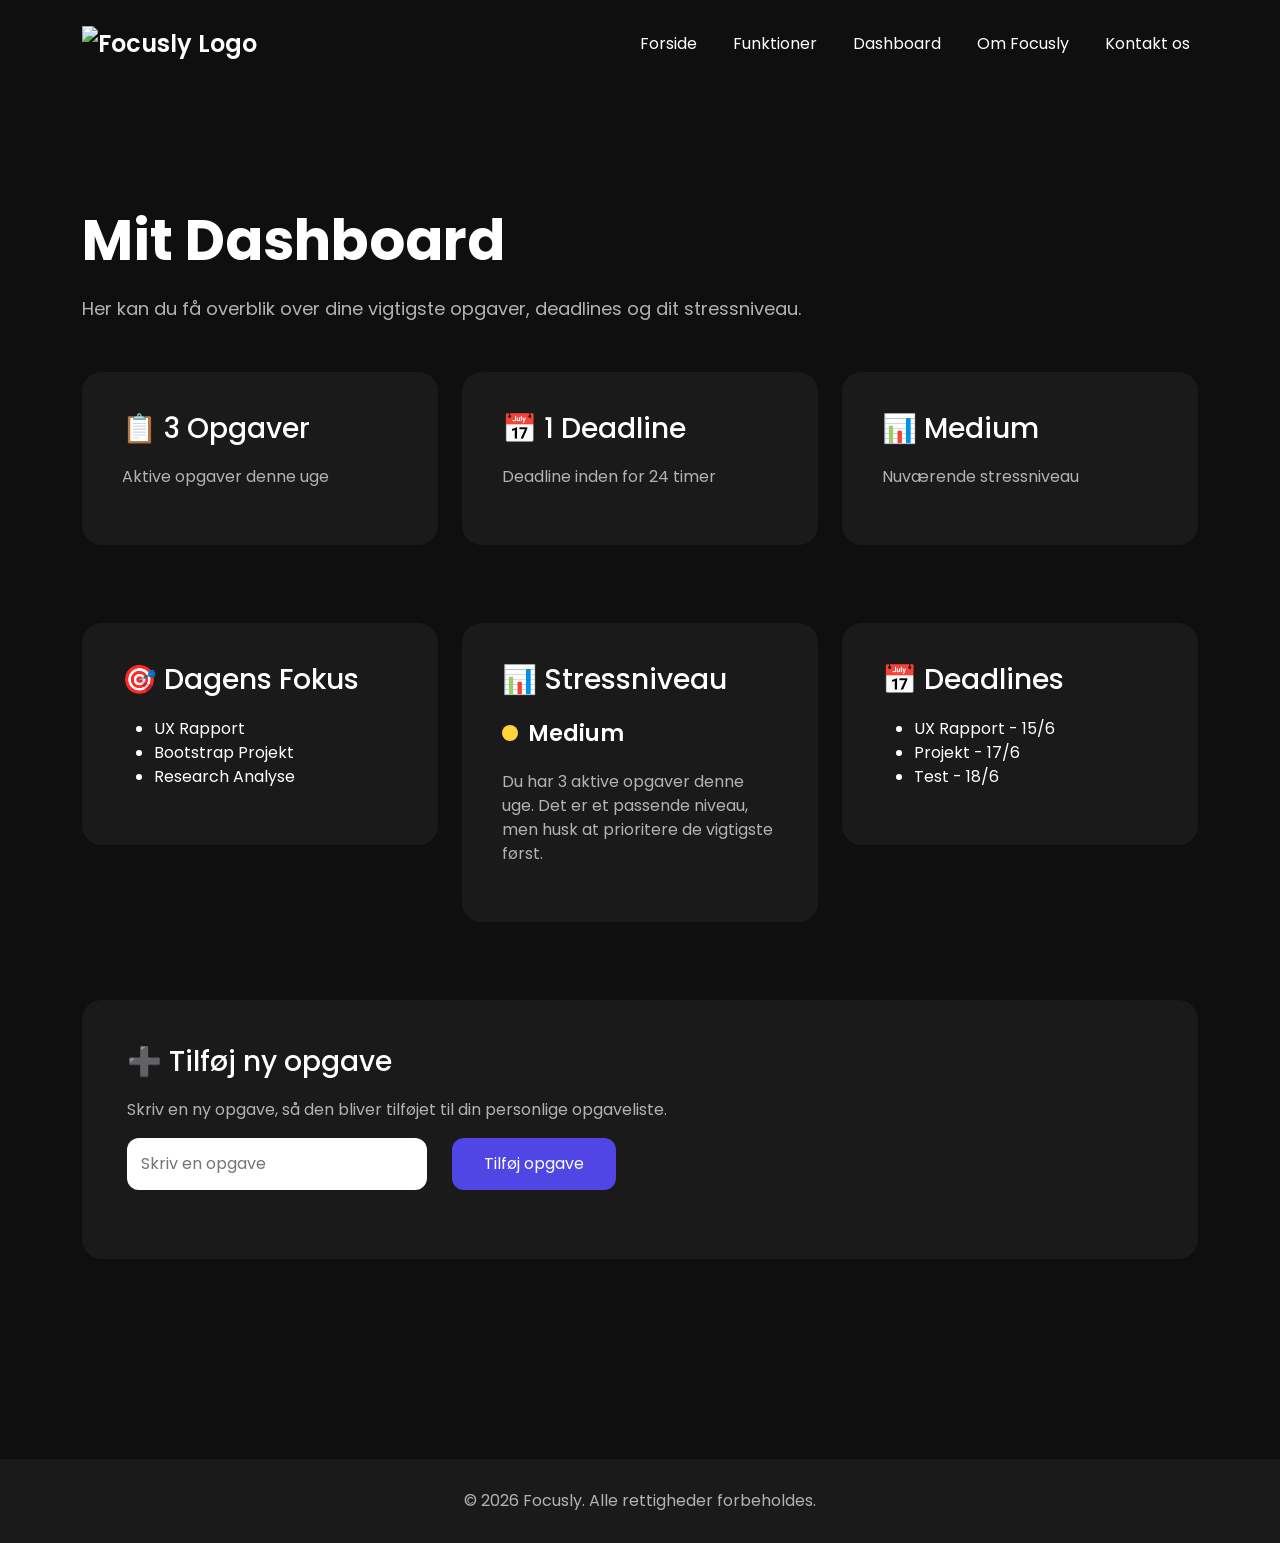
==== dashboard.html @ 69cd23f8 "Add files via upload" ====
<!DOCTYPE html>
<html lang="da">
<head>
    <meta charset="UTF-8">
    <meta name="viewport" content="width=device-width, initial-scale=1.0">
    <title>Focusly - Dashboard</title>

    <link href="https://cdn.jsdelivr.net/npm/bootstrap@5.3.3/dist/css/bootstrap.min.css" rel="stylesheet">
    <link href="https://fonts.googleapis.com/css2?family=Poppins:wght@300;400;500;600;700&display=swap" rel="stylesheet">
    <link rel="stylesheet" href="style.css">
</head>
<body>

<nav class="navbar navbar-expand-lg navbar-dark">
    <div class="container">

        <a class="navbar-brand" href="index.html">
            <img src="img/F CUSLY-3-2.png" alt="Focusly Logo" width="160">
        </a>

        <button class="navbar-toggler" type="button" data-bs-toggle="collapse" data-bs-target="#nav">
            <span class="navbar-toggler-icon"></span>
        </button>

        <div class="collapse navbar-collapse" id="nav">
            <ul class="navbar-nav ms-auto">

                <li class="nav-item">
                    <a class="nav-link" href="index.html">Forside</a>
                </li>

                <li class="nav-item">
                    <a class="nav-link" href="funktioner.html">Funktioner</a>
                </li>

                <li class="nav-item">
                    <a class="nav-link" href="dashboard.html">Dashboard</a>
                </li>

                <li class="nav-item">
                    <a class="nav-link" href="om.html">Om Focusly</a>
                </li>

                <li class="nav-item">
                    <a class="nav-link" href="kontakt.html">Kontakt os</a>
                </li>

            </ul>
        </div>

    </div>
</nav>

<section class="dashboard-page">
    <div class="container">

        <h1>Mit Dashboard</h1>

        <p class="dashboard-text">
            Her kan du få overblik over dine vigtigste opgaver, deadlines og dit stressniveau.
        </p>

        <div class="row mb-5">

            <div class="col-lg-4">
                <div class="product-card stat-card">
                    <h3>📋 3 Opgaver</h3>
                    <p>Aktive opgaver denne uge</p>
                </div>
            </div>

            <div class="col-lg-4">
                <div class="product-card stat-card">
                    <h3>📅 1 Deadline</h3>
                    <p>Deadline inden for 24 timer</p>
                </div>
            </div>

            <div class="col-lg-4">
                <div class="product-card stat-card">
                    <h3>📊 Medium</h3>
                    <p>Nuværende stressniveau</p>
                </div>
            </div>

        </div>

        <div class="row">

            <div class="col-lg-4">
                <div class="product-card">
                    <h3>🎯 Dagens Fokus</h3>
                    <ul>
                        <li>UX Rapport</li>
                        <li>Bootstrap Projekt</li>
                        <li>Research Analyse</li>
                    </ul>
                </div>
            </div>

            <div class="col-lg-4">
                <div class="product-card">
                    <h3>📊 Stressniveau</h3>

                    <div class="stress-indicator">
                        <span class="dot"></span>
                        <span>Medium</span>
                    </div>

                    <p>
                        Du har 3 aktive opgaver denne uge. Det er et passende niveau, men husk at prioritere de vigtigste først.
                    </p>
                </div>
            </div>

            <div class="col-lg-4">
                <div class="product-card">
                    <h3>📅 Deadlines</h3>
                    <ul>
                        <li>UX Rapport - 15/6</li>
                        <li>Projekt - 17/6</li>
                        <li>Test - 18/6</li>
                    </ul>
                </div>
            </div>

        </div>

        <div class="product-card task-section mt-5">

            <h3>➕ Tilføj ny opgave</h3>

            <p>
                Skriv en ny opgave, så den bliver tilføjet til din personlige opgaveliste.
            </p>

            <div class="task-input-area">
                <input type="text" id="taskInput" placeholder="Skriv en opgave">

                <button onclick="addTask()" class="main-btn">
                    Tilføj opgave
                </button>
            </div>

            <ul id="taskList" class="task-list mt-4"></ul>

        </div>

    </div>
</section>

<footer class="footer">
    <div class="container text-center">
        <p>© 2026 Focusly. Alle rettigheder forbeholdes.</p>
    </div>
</footer>

<script src="script.js"></script>
</body>
</html>
---- style.css ----
body{
    background: #0F0F0F;
    color: white;
    font-family: 'Poppins', sans-serif;
    margin: 0;
    padding: 0;
}

/* Navbar */

.navbar{
    padding: 20px 0;
    background: #0F0F0F;
}

.navbar-brand{
    font-size: 24px;
    font-weight: 600;
}

.navbar-brand img{
    width: 180px;
}

.nav-link{
    color: white;
    margin-left: 20px;
    transition: 0.3s;
}

.nav-link:hover{
    color: #4F46E5;
}

/* Hero Section */

.hero{
    padding: 120px 0;
}

.hero h1{
    font-size: 64px;
    font-weight: 700;
    margin-bottom: 20px;
}

.hero p{
    font-size: 18px;
    color: #B3B3B3;
    margin-bottom: 30px;
}

.main-btn{
    background: #4F46E5;
    color: white;
    border: none;
    padding: 14px 32px;
    border-radius: 12px;
    font-size: 16px;
    transition: 0.3s;
}

.main-btn:hover{
    background: #625BFF;
}

.hero-img{
    width: 100%;
    max-width: 500px;
}

/* Produkter Section */

.products{
    padding: 100px 0;
}

.section-title{
    margin-bottom: 60px;
}

.section-title h2{
    font-size: 42px;
    margin-bottom: 15px;
}

.section-title p{
    color: #B3B3B3;
}

.product-card{
    background: #1A1A1A;
    padding: 40px;
    border-radius: 20px;
    margin-bottom: 30px;
    transition: 0.3s;
}

.product-card:hover{
    transform: translateY(-10px);
}

.product-card h3{
    font-size: 28px;
    margin-bottom: 20px;
}

.product-card p{
    color: #B3B3B3;
}

/* Om Os Section */

.about{
    padding: 100px 0;
}

.about h2{
    font-size: 42px;
    margin-bottom: 20px;
}

.about p{
    color: #B3B3B3;
    line-height: 30px;
}

.about-img{
    width: 100%;
    max-width: 500px;
}

/* Footer */

.footer{
    padding: 30px 0;
    background: #1A1A1A;
    margin-top: 50px;
}

.footer p{
    margin: 0;
    color: #B3B3B3;
}


.stat-card{
    min-height: 150px;
}

.stat-card h3{
    color: white;
}

.stat-card p{
    color: #B3B3B3;
}

.stress-indicator{
    display: flex;
    align-items: center;
    gap: 10px;

    font-size: 22px;
    font-weight: 600;

    margin: 20px 0;
}

.dot{
    width: 16px;
    height: 16px;

    background: #FFD43B;

    border-radius: 50%;
}

.task-section{
    padding: 45px;
}

.task-section p{
    color: #B3B3B3;
}

.task-input-area{
    display: flex;
    gap: 15px;
    flex-wrap: wrap;
}

#taskInput{
    width: 400px;

    padding: 14px;

    border: none;
    border-radius: 12px;
}

.task-list{
    list-style: none;
    padding: 0;
}

.task-list li{
    background: #0F0F0F;

    padding: 15px;

    border-radius: 12px;

    margin-bottom: 10px;

    color: white;
}
.product-card{
    min-height: 170px;
}

.dashboard-page .row{
    row-gap: 30px;
}


.features-page{
    padding: 120px 0;
}

.features-page h1{
    font-size: 56px;
    font-weight: 700;
    margin-bottom: 20px;
}


.about-hero h1{
    font-size: 64px;
    font-weight: 700;
    max-width: 900px;
    margin: auto;
    margin-top: 20px;
}

.about-hero p{
    color: #B3B3B3;
    max-width: 700px;
    margin: 25px auto 0;
    font-size: 18px;
    line-height: 30px;
}

.about-card{
    background: #1A1A1A;
    padding: 35px;
    border-radius: 22px;
    border: 1px solid #2A2A2A;
    height: 100%;
    transition: 0.3s;
}

.about-card:hover{
    transform: translateY(-8px);
    border-color: #4F46E5;
}

.about-icon{
    font-size: 38px;
    margin-bottom: 20px;
}

.about-card p{
    color: #B3B3B3;
}

.about-story{
    display: grid;
    grid-template-columns: 2fr 1fr;
    gap: 30px;
    background: linear-gradient(135deg, #1A1A1A, #111111);
    padding: 45px;
    border-radius: 24px;
    border: 1px solid #2A2A2A;
    align-items: center;
}

.about-story p{
    color: #B3B3B3;
    line-height: 30px;
}

.about-highlight{
    background: #4F46E5;
    padding: 35px;
    border-radius: 22px;
    text-align: center;
}

.about-highlight h3{
    font-size: 44px;
    font-weight: 700;
}

@media screen and (max-width: 992px){
    .about-story{
        grid-template-columns: 1fr;
    }

    .about-hero h1{
        font-size: 44px;
    }
}

/* Responsive */

@media(max-width: 991px){

    .hero{
        text-align: center;
        padding: 80px 0;
    }

    .hero h1{
        font-size: 48px;
    }

    .hero-img{
        margin-top: 40px;
    }

    .about{
        text-align: center;
    }

    .about-img{
        margin-bottom: 40px;
    }

}

/* Mine Opgaver Section */
.tasks{
    padding: 100px 0;
}

#taskInput{
    width: 300px;
    padding: 12px;
    border-radius: 12px;
    border: none;
}

.task-list{
    list-style: none;
    padding: 0;
}

.task-list li{
    background: #1A1A1A;
    margin: 10px auto;
    padding: 15px;
    border-radius: 12px;
    max-width: 500px;
}

/* Dashborad-side */
.dashboard-page{
    padding: 120px 0;
}

.dashboard-page h1{
    font-size: 56px;
    font-weight: 700;
    margin-bottom: 20px;
}

.dashboard-text{
    color: #B3B3B3;
    font-size: 18px;
    margin-bottom: 50px;
}

#taskInput{
    width: 300px;
    padding: 14px;
    border-radius: 12px;
    border: none;
    margin-right: 10px;
}

.task-list{
    list-style: none;
    padding: 0;
}

.task-list li{
    background: #0F0F0F;
    padding: 15px;
    border-radius: 12px;
    margin-bottom: 10px;
}

.error{
    color: #ff4d4d;
    font-size: 14px;
    margin-top: -15px;
    margin-bottom: 15px;
}

#success{
    color: #4CAF50;
    font-weight: 600;
    margin-top: 20px;
    text-align: center;
}

/* Kontakt Sektion */

.kontakt{
    padding: 120px 0;
}

.kontakt-container{
    max-width: 700px;
    margin: 0 auto;

    background: rgba(15, 15, 15, 0.90);

    backdrop-filter: blur(10px);

    padding: 50px;

    border-radius: 20px;

    border: 1px solid #2A2A2A;
}

.kontakt h2{
    font-size: 48px;
    font-weight: 700;

    text-align: center;

    margin-bottom: 15px;

    color: white;
}

.kontakt p{
    text-align: center;

    color: #B3B3B3;

    line-height: 28px;

    margin-bottom: 20px;
}

.kontakt h3{
    text-align: center;

    margin-top: 35px;
    margin-bottom: 15px;

    color: #4F46E5;

    font-size: 24px;
}

.kontakt-form{
    display: flex;
    flex-direction: column;
    gap: 15px;

    margin-top: 30px;
}

.kontakt-form label{
    color: white;
    font-weight: 500;
}

.kontakt-form input,
.kontakt-form textarea{

    width: 100%;

    padding: 15px;

    border-radius: 12px;

    border: 1px solid #333333;

    background: #1A1A1A;

    color: white;

    font-family: 'Poppins', sans-serif;

    transition: 0.3s;
}

.kontakt-form input:focus,
.kontakt-form textarea:focus{

    outline: none;

    border: 1px solid #4F46E5;

    box-shadow: 0 0 10px rgba(79, 70, 229, 0.3);
}

.kontakt-form textarea{
    resize: none;
}

.kontakt-form button{

    padding: 15px;

    background: #4F46E5;

    color: white;

    border: none;

    border-radius: 12px;

    font-size: 16px;

    font-weight: 600;

    cursor: pointer;

    transition: 0.3s;
}

.kontakt-form button:hover{

    background: #625BFF;

    transform: translateY(-2px);
}

.kontakt{
    position: relative;
}

.kontakt::before{

    content: "";

    position: absolute;

    top: 0;
    left: 0;

    width: 100%;
    height: 100%;

    background: rgba(0,0,0,0.55);
}

.kontakt-container{
    position: relative;
    z-index: 2;
}
/* Tablet */

@media screen and (max-width: 992px){

    .hero{
        text-align: center;
        padding: 80px 0;
    }

    .hero h1{
        font-size: 48px;
    }

    .hero-img{
        margin-top: 40px;
    }

    .navbar-brand img{
        width: 150px;
    }

}


/* Mobil */

@media screen and (max-width: 576px){

    .hero h1{
        font-size: 36px;
    }

    .hero p{
        font-size: 16px;
    }

    .section-title h2,
    .about h2{
        font-size: 30px;
    }

    .product-card{
        padding: 25px;
    }

    #taskInput{
        width: 100%;
        margin-bottom: 15px;
    }

    .main-btn{
        width: 100%;
    }

    .navbar-brand img{
        width: 120px;
    }

}
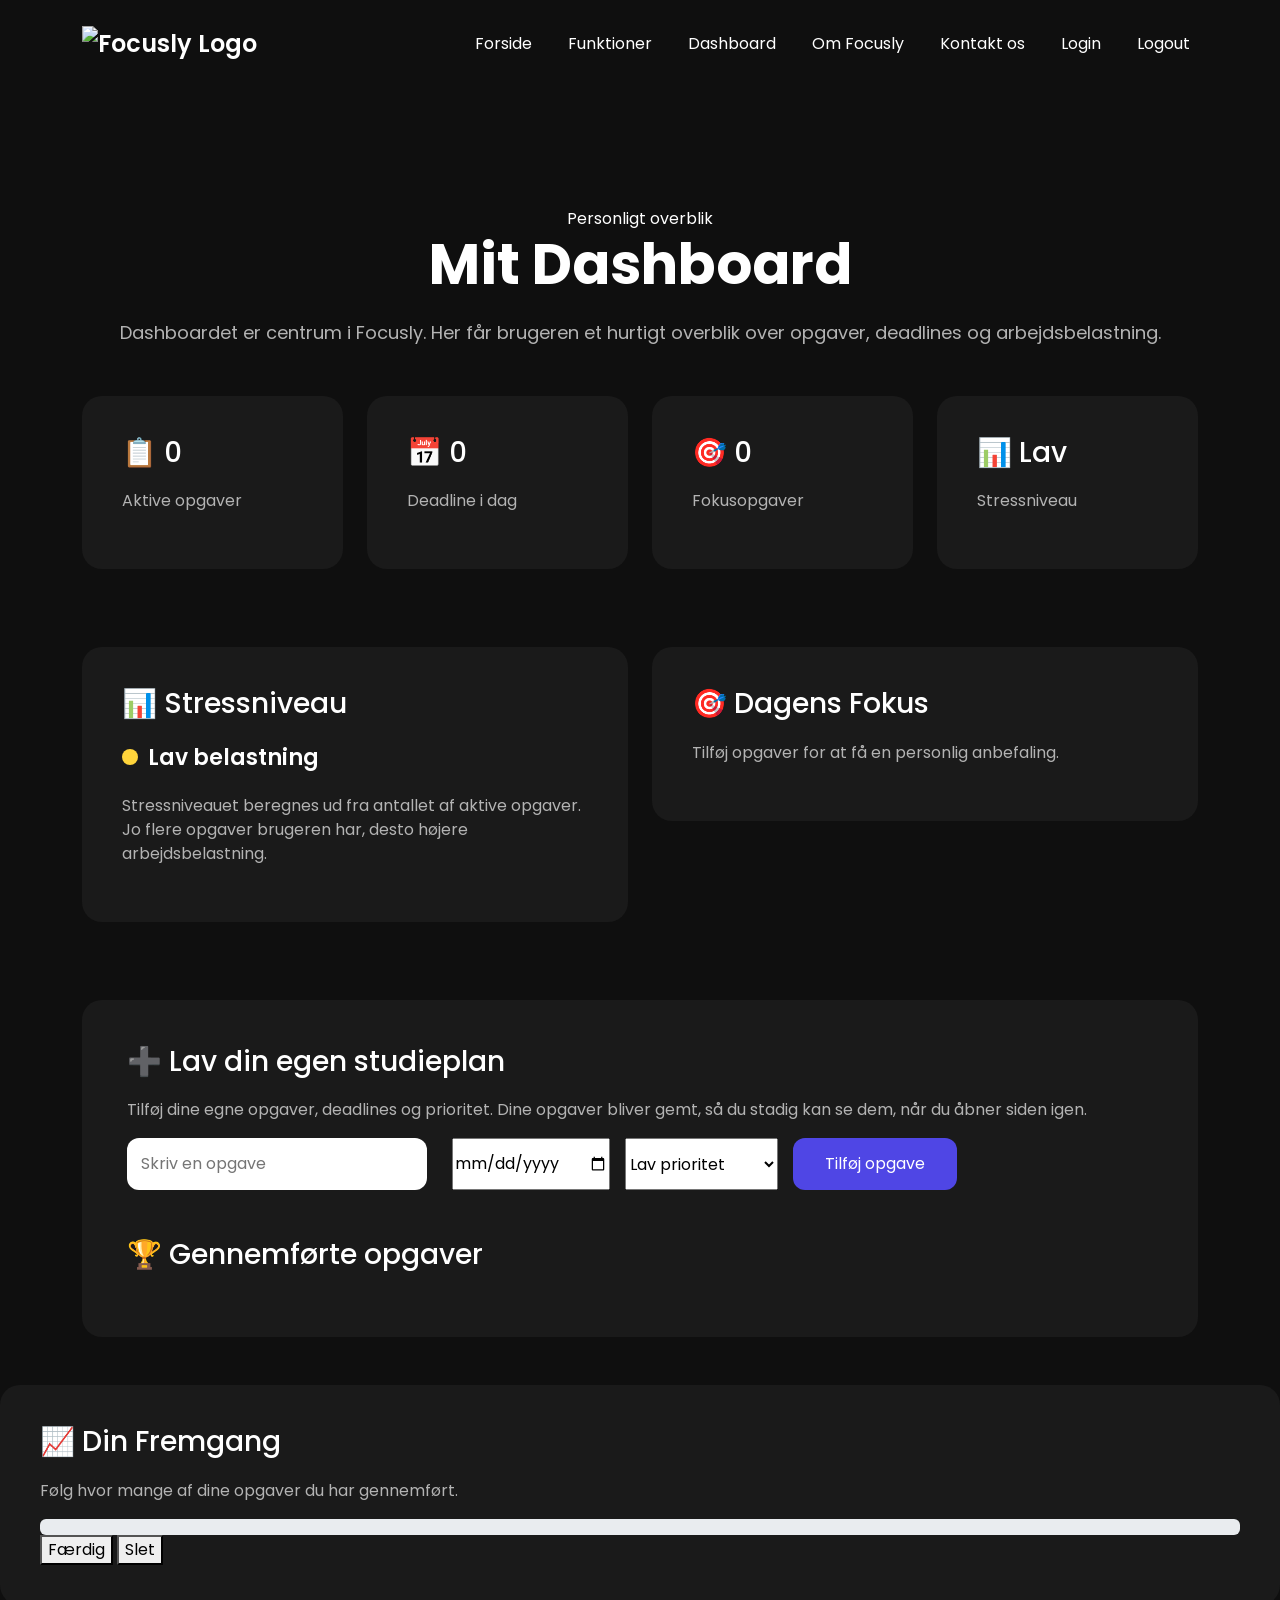
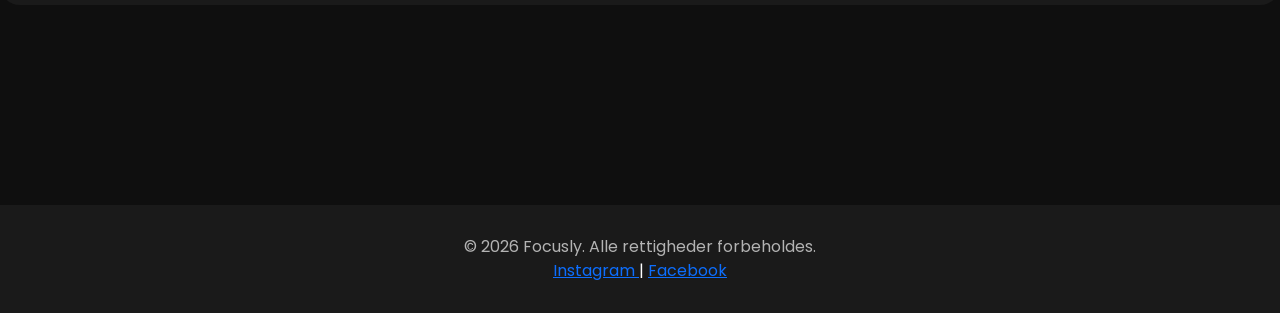
==== commit ce7e9000: "dashboard.html" ====
--- a/dashboard.html
+++ b/dashboard.html
@@ -45,6 +45,18 @@
                     <a class="nav-link" href="kontakt.html">Kontakt os</a>
                 </li>
 
+                <li class="nav-item" id="loginNav">
+                    <a class="nav-link" href="log-in.html">
+                        Login
+                    </a>
+                </li>
+
+                <li class="nav-item" id="logoutNav">
+                    <a class="nav-link" href="#" onclick="logoutUser()">
+                        Logout
+                    </a>
+                </li>
+
             </ul>
         </div>
 
@@ -54,32 +66,46 @@
 <section class="dashboard-page">
     <div class="container">
 
-        <h1>Mit Dashboard</h1>
-
-        <p class="dashboard-text">
-            Her kan du få overblik over dine vigtigste opgaver, deadlines og dit stressniveau.
-        </p>
+        <div class="page-hero text-center">
+            <span class="hero-badge">Personligt overblik</span>
+
+            <h1>Mit Dashboard</h1>
+
+            <h2 id="welcomeUser" class="welcome-user"></h2>
+
+            <p class="dashboard-text">
+                Dashboardet er centrum i Focusly. Her får brugeren et hurtigt overblik
+                over opgaver, deadlines og arbejdsbelastning.
+            </p>
+        </div>
 
         <div class="row mb-5">
 
-            <div class="col-lg-4">
-                <div class="product-card stat-card">
-                    <h3>📋 3 Opgaver</h3>
-                    <p>Aktive opgaver denne uge</p>
-                </div>
-            </div>
-
-            <div class="col-lg-4">
-                <div class="product-card stat-card">
-                    <h3>📅 1 Deadline</h3>
-                    <p>Deadline inden for 24 timer</p>
-                </div>
-            </div>
-
-            <div class="col-lg-4">
-                <div class="product-card stat-card">
-                    <h3>📊 Medium</h3>
-                    <p>Nuværende stressniveau</p>
+            <div class="col-lg-3 col-md-6">
+                <div class="product-card stat-card">
+                    <h3>📋 <span id="taskCount">0</span></h3>
+                    <p>Aktive opgaver</p>
+                </div>
+            </div>
+
+            <div class="col-lg-3 col-md-6">
+                <div class="product-card stat-card">
+                    <h3>📅 <span id="deadlineToday">0</span></h3>
+                    <p>Deadline i dag</p>
+                </div>
+            </div>
+
+            <div class="col-lg-3 col-md-6">
+                <div class="product-card stat-card">
+                    <h3>🎯 <span id="focusCount">0</span></h3>
+                    <p>Fokusopgaver</p>
+                </div>
+            </div>
+
+            <div class="col-lg-3 col-md-6">
+                <div class="product-card stat-card">
+                    <h3>📊 <span id="stressLevel">Lav</span></h3>
+                    <p>Stressniveau</p>
                 </div>
             </div>
 
@@ -87,55 +113,56 @@
 
         <div class="row">
 
-            <div class="col-lg-4">
-                <div class="product-card">
-                    <h3>🎯 Dagens Fokus</h3>
-                    <ul>
-                        <li>UX Rapport</li>
-                        <li>Bootstrap Projekt</li>
-                        <li>Research Analyse</li>
-                    </ul>
-                </div>
-            </div>
-
-            <div class="col-lg-4">
-                <div class="product-card">
+            <div class="col-lg-6">
+                <div class="product-card dashboard-card">
                     <h3>📊 Stressniveau</h3>
 
                     <div class="stress-indicator">
                         <span class="dot"></span>
-                        <span>Medium</span>
+                        <span id="stressText">Lav belastning</span>
                     </div>
 
                     <p>
-                        Du har 3 aktive opgaver denne uge. Det er et passende niveau, men husk at prioritere de vigtigste først.
+                        Stressniveauet beregnes ud fra antallet af aktive opgaver.
+                        Jo flere opgaver brugeren har, desto højere arbejdsbelastning.
                     </p>
-                </div>
-            </div>
-
-            <div class="col-lg-4">
-                <div class="product-card">
-                    <h3>📅 Deadlines</h3>
-                    <ul>
-                        <li>UX Rapport - 15/6</li>
-                        <li>Projekt - 17/6</li>
-                        <li>Test - 18/6</li>
-                    </ul>
-                </div>
-            </div>
-
+
+                    <div class="stress-bar">
+                        <div class="stress-fill" id="stressFill"></div>
+                    </div>
+                </div>
+            </div>
+
+            <div class="col-lg-6">
+                <div class="product-card dashboard-card">
+                    <h3>🎯 Dagens Fokus</h3>
+                    <p id="focusAdvice">
+                        Tilføj opgaver for at få en personlig anbefaling.
+                    </p>
+                    <ul id="focusTaskList" class="dashboard-list"></ul>
+                </div>
+            </div>
         </div>
 
         <div class="product-card task-section mt-5">
 
-            <h3>➕ Tilføj ny opgave</h3>
+            <h3>➕ Lav din egen studieplan</h3>
 
             <p>
-                Skriv en ny opgave, så den bliver tilføjet til din personlige opgaveliste.
+                Tilføj dine egne opgaver, deadlines og prioritet. Dine opgaver bliver gemt,
+                så du stadig kan se dem, når du åbner siden igen.
             </p>
 
             <div class="task-input-area">
                 <input type="text" id="taskInput" placeholder="Skriv en opgave">
+
+                <input type="date" id="deadlineInput">
+
+                <select id="priorityInput">
+                    <option value="Lav">Lav prioritet</option>
+                    <option value="Medium">Medium prioritet</option>
+                    <option value="Høj">Høj prioritet</option>
+                </select>
 
                 <button onclick="addTask()" class="main-btn">
                     Tilføj opgave
@@ -144,17 +171,61 @@
 
             <ul id="taskList" class="task-list mt-4"></ul>
 
-        </div>
-
+            <div class="completed-section mt-5">
+                <h3>🏆 Gennemførte opgaver</h3>
+                <ul id="completedTaskList" class="completed-task-list"></ul>
+            </div>
+        </div>
+
+    </div>
+
+    <div class="product-card mt-5">
+
+        <h3>📈 Din Fremgang</h3>
+
+        <p>
+            Følg hvor mange af dine opgaver du har gennemført.
+        </p>
+
+        <div class="progress">
+            <div id="progressBar" class="progress-bar" style="width:0%">
+                0%
+            </div>
+        </div>
+
+        <div class="task-actions">
+
+            <button onclick="completeTask(${index})"
+                class="complete-btn">
+                Færdig
+            </button>
+
+            <button onclick="deleteTask(${index})"
+                class="delete-btn">
+                Slet
+            </button>
+
+        </div>
     </div>
 </section>
 
 <footer class="footer">
     <div class="container text-center">
-        <p>© 2026 Focusly. Alle rettigheder forbeholdes.</p>
+        <p>
+            © 2026 Focusly. Alle rettigheder forbeholdes.
+        </p>
+        <div class="social-links">
+            <a href="https://www.instagram.com/focusly.dk/" target="_blank">
+                Instagram
+            </a>
+            <span>|</span>
+            <a href="https://www.facebook.com/profile.php?id=61590818286616" target="_blank">
+                Facebook
+            </a>
+        </div>
     </div>
 </footer>
 
 <script src="script.js"></script>
 </body>
-</html>+</html>
